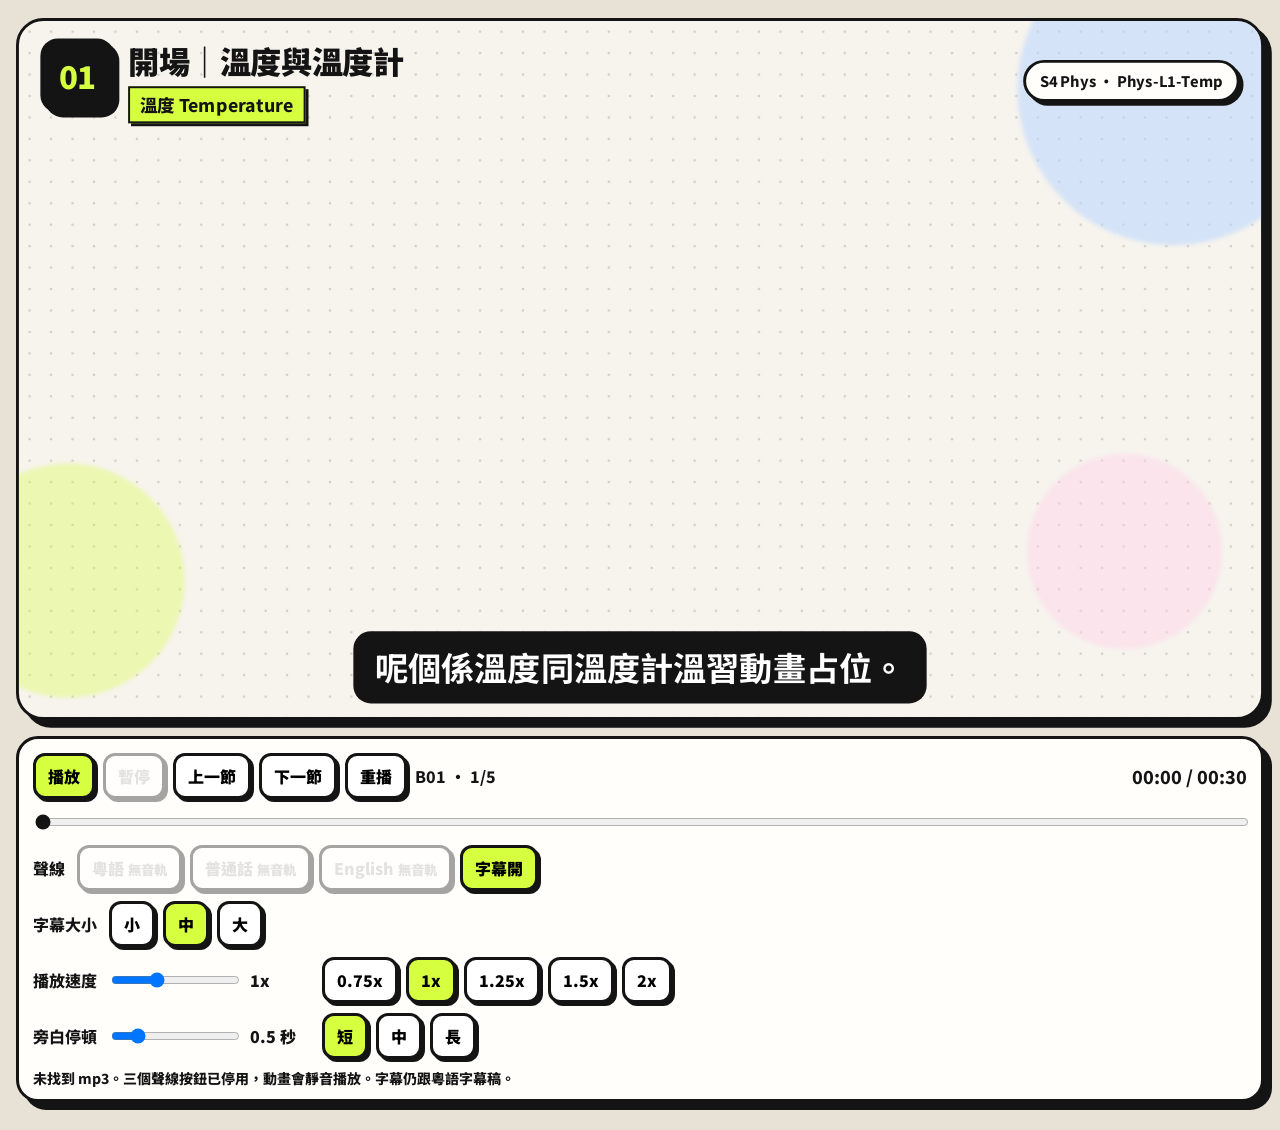
==== l1/index.html @ 9050cbc5 "Add l1/index.html" ====
<!DOCTYPE html>
<html lang="zh-HK">
<head>
  <meta charset="utf-8">
  <meta name="viewport" content="width=device-width, initial-scale=1">
  <title>溫習動畫：溫度與溫度計</title>
  <meta name="assignment-hint" content="Phys-L1-Temp">
  <link rel="preconnect" href="https://fonts.googleapis.com">
  <link rel="preconnect" href="https://fonts.gstatic.com" crossorigin>
  <link href="https://fonts.googleapis.com/css2?family=Noto+Sans+SC:wght@500;700;900&family=Noto+Sans+TC:wght@500;700;900&family=Noto+Sans:wght@500;700;900&display=swap" rel="stylesheet">
  <link rel="stylesheet" href="css/player.css">
</head>
<body>
  <main class="page">
    <h1 class="sr-only">溫習動畫：溫度與溫度計 純播放複習</h1>
    <div class="stage-slot" id="stageSlot">
      <div class="stage-scale" id="stageScale">
        <div class="stage" id="stage" role="region" aria-label="溫度與溫度計動畫畫面" data-sub-size="m">
          <div class="blob blob-a"></div>
          <div class="blob blob-b"></div>
          <div class="blob blob-c"></div>
          <header class="topbar">
            <div class="badge" id="beatBadge">01</div>
            <div class="title-wrap">
              <p class="beat-title" id="beatTitle">開場｜溫度與溫度計</p>
              <div class="kw" id="beatKeyword">溫度 Temperature</div>
            </div>
            <div class="chapter-pill">S4 Phys · Phys-L1-Temp</div>
          </header>
          <div class="scene-stack" id="sceneStack"></div>
          <div class="dwell-chip" id="dwellChip" hidden>停頓</div>
          <div class="sub-wrap">
            <p class="sub-bar" id="subtitle" aria-live="polite"></p>
          </div>
        </div>
      </div>
    </div>

    <section class="dock" aria-label="播放控制">
      <div class="dock-row">
        <button type="button" class="ctrl primary" id="playBtn" data-testid="play">播放</button>
        <button type="button" class="ctrl" id="pauseBtn" data-testid="pause" disabled>暫停</button>
        <button type="button" class="ctrl" id="prevBtn" data-testid="prev">上一節</button>
        <button type="button" class="ctrl" id="nextBtn" data-testid="next">下一節</button>
        <button type="button" class="ctrl" id="replayBtn" data-testid="replay">重播</button>
        <span class="beat-id" id="beatId" data-testid="beatId">B01 · 1/5</span>
        <span class="clock" id="clock" data-testid="clock">00:00 / 00:00</span>
      </div>
      <label class="sr-only" for="scrub">進度</label>
      <input class="scrub" id="scrub" data-testid="scrub" type="range" min="0" max="1000" step="1" value="0">

      <div class="dock-row">
        <span class="field-label">聲線</span>
        <button type="button" class="ctrl is-on" data-lang="yue" data-testid="lang-yue" aria-pressed="true">粵語 <small class="track-state">已就緒</small></button>
        <button type="button" class="ctrl" data-lang="cmn" data-testid="lang-cmn" aria-pressed="false">普通話 <small class="track-state">已就緒</small></button>
        <button type="button" class="ctrl" data-lang="en" data-testid="lang-en" aria-pressed="false">English <small class="track-state">已就緒</small></button>
        <button type="button" class="ctrl is-on" id="subsBtn" data-testid="subs" aria-pressed="true">字幕開</button>
      </div>

      <div class="dock-row">
        <span class="field-label">字幕大小</span>
        <button type="button" class="ctrl" data-sub-size="s" data-testid="sub-size-s" aria-pressed="false">小</button>
        <button type="button" class="ctrl is-on" data-sub-size="m" data-testid="sub-size-m" aria-pressed="true">中</button>
        <button type="button" class="ctrl" data-sub-size="l" data-testid="sub-size-l" aria-pressed="false">大</button>
      </div>

      <div class="dock-row">
        <label class="field-label" for="speedSlider">播放速度</label>
        <input id="speedSlider" data-testid="speed" type="range" min="0.5" max="2" step="0.05" value="1">
        <span class="speed-readout" id="speedReadout">1x</span>
        <button type="button" class="ctrl" data-speed="0.75">0.75x</button>
        <button type="button" class="ctrl is-on" data-speed="1">1x</button>
        <button type="button" class="ctrl" data-speed="1.25">1.25x</button>
        <button type="button" class="ctrl" data-speed="1.5">1.5x</button>
        <button type="button" class="ctrl" data-speed="2">2x</button>
      </div>

      <div class="dock-row">
        <label class="field-label" for="waitSlider">旁白停頓</label>
        <input id="waitSlider" data-testid="wait" type="range" min="0" max="3" step="0.1" value="0.5">
        <span class="wait-readout" id="waitReadout">0.5 秒</span>
        <button type="button" class="ctrl is-on" data-wait="0.5">短</button>
        <button type="button" class="ctrl" data-wait="1.5">中</button>
        <button type="button" class="ctrl" data-wait="3">長</button>
      </div>
      <p class="status" id="status" data-testid="status">正在準備畫面…</p>
    </section>
  </main>
  <script src="vendor/gsap.min.js"></script>
  <script>
    if (!window.gsap) {
      document.write('<script src="https://cdn.jsdelivr.net/npm/gsap@3.12.5/dist/gsap.min.js"><' + '/script>');
    }
  </script>
  <script src="js/beats.js"></script>
  <script src="js/cues.js"></script>
  <script src="js/scenes.js"></script>
  <script src="js/player.js"></script>
</body>
</html>
---- l1/css/player.css ----
:root {
  --sub-size: 34px; /* default 中; s=28 m=34 l=42 */
  --sub-pad-y: 14px;
  --sub-pad-x: 22px;
  --cream: #F7F4EE;
  --ink: #141414;
  --lime: #D6FF3F;
  --card: #FFFEFB;
  --red: #E23B3B;
  --blue: #B9D6FF;
  --mint: #B8F2D0;
  --pink: #FFD0E8;
  --stroke: 3px;
  --shadow: 6px 6px 0 var(--ink);
  --dock-shadow: 8px 8px 0 var(--ink);
  font-family: "Noto Sans TC", "Noto Sans SC", "Noto Sans", "PingFang HK", "Microsoft JhengHei", "Heiti TC", sans-serif;
}

* { box-sizing: border-box; }

body {
  margin: 0;
  background: #E7E1D6;
  color: var(--ink);
}

button, input { font-family: inherit; }

.page {
  padding: 18px 16px 28px;
}

.stage-slot {
  width: min(1280px, 100%);
  margin: 0 auto;
}

.stage-scale {
  position: relative;
  margin: 0 auto;
}

.stage {
  position: absolute;
  left: 0;
  top: 0;
  width: 1280px;
  height: 720px;
  transform-origin: top left;
  background-color: var(--cream);
  background-image: radial-gradient(#d4cfc4 1.5px, transparent 1.6px);
  background-size: 22px 22px;
  border: 3px solid var(--ink);
  border-radius: 28px;
  box-shadow: var(--dock-shadow);
  overflow: hidden;
}

.blob {
  position: absolute;
  border-radius: 50%;
  pointer-events: none;
  filter: blur(2px);
}

.blob-a { width: 320px; height: 320px; background: rgba(185, 214, 255, 0.55); top: -90px; right: -70px; }
.blob-b { width: 240px; height: 240px; background: rgba(214, 255, 63, 0.35); bottom: 20px; left: -70px; }
.blob-c { width: 200px; height: 200px; background: rgba(255, 208, 232, 0.45); bottom: 70px; right: 40px; }

.topbar {
  position: absolute;
  z-index: 4;
  top: 18px;
  left: 22px;
  right: 22px;
  display: flex;
  gap: 14px;
  align-items: flex-start;
}

.badge {
  width: 76px;
  height: 76px;
  flex: 0 0 auto;
  display: grid;
  place-items: center;
  background: var(--ink);
  color: var(--lime);
  font-size: 32px;
  font-weight: 900;
  border-radius: 18px;
  border: 3px solid var(--ink);
  box-shadow: 5px 5px 0 var(--ink);
}

.title-wrap { min-width: 0; padding-top: 4px; }

.beat-title {
  margin: 0;
  font-size: 32px;
  line-height: 1.15;
  font-weight: 900;
  letter-spacing: -0.02em;
}

.kw {
  display: inline-block;
  margin-top: 8px;
  padding: 3px 10px 5px;
  background: var(--lime);
  border: 2px solid var(--ink);
  box-shadow: 3px 3px 0 var(--ink);
  font-size: 18px;
  font-weight: 800;
  transform-origin: left center;
}

.chapter-pill {
  margin-left: auto;
  align-self: center;
  background: var(--card);
  border: 3px solid var(--ink);
  border-radius: 999px;
  box-shadow: 4px 4px 0 var(--ink);
  padding: 8px 14px;
  font-weight: 800;
  font-size: 15px;
  white-space: nowrap;
}

.scene-stack { position: absolute; inset: 0; z-index: 2; }

.scene {
  position: absolute;
  left: 36px;
  right: 36px;
  top: 118px;
  bottom: 168px;
  opacity: 0;
}

.sub-wrap {
  position: absolute;
  z-index: 5;
  left: 40px;
  right: 40px;
  bottom: 14px;
  display: flex;
  justify-content: center;
  pointer-events: none;
}

.sub-bar {
  margin: 0;
  max-width: 1120px;
  background: var(--ink);
  color: #fff;
  border-radius: 18px;
  padding: var(--sub-pad-y) var(--sub-pad-x);
  font-size: var(--sub-size);
  font-weight: 700;
  line-height: 1.35;
  text-align: center;
  white-space: pre-line;
  display: -webkit-box;
  -webkit-line-clamp: 2;
  -webkit-box-orient: vertical;
  overflow: hidden;
}

/* Subtitle size presets (dock buttons set --sub-size on :root / .stage) */
.stage[data-sub-size="s"],
:root[data-sub-size="s"] {
  --sub-size: 28px;
  --sub-pad-y: 12px;
  --sub-pad-x: 18px;
}
.stage[data-sub-size="m"],
:root[data-sub-size="m"] {
  --sub-size: 34px;
  --sub-pad-y: 14px;
  --sub-pad-x: 22px;
}
.stage[data-sub-size="l"],
:root[data-sub-size="l"] {
  --sub-size: 42px;
  --sub-pad-y: 16px;
  --sub-pad-x: 24px;
}

.stage.subs-off .sub-bar { visibility: hidden; }

.dwell-chip {
  position: absolute;
  z-index: 6;
  top: 128px;
  right: 40px;
  background: var(--lime);
  border: 3px solid var(--ink);
  box-shadow: 4px 4px 0 var(--ink);
  border-radius: 999px;
  padding: 6px 12px;
  font-weight: 900;
  font-size: 16px;
}

.dwell-chip[hidden] { display: none !important; }

.sticker {
  background: var(--card);
  border: 3px solid var(--ink);
  border-radius: 18px;
  box-shadow: var(--shadow);
}

.hero {
  display: flex;
  justify-content: space-between;
  align-items: center;
  gap: 18px;
  padding: 16px 22px;
}

.hero h2 {
  margin: 0;
  font-size: 40px;
  line-height: 1.05;
  letter-spacing: -0.03em;
}

.eyebrow { margin: 0 0 6px; font-weight: 800; font-size: 16px; }

.icon-row {
  display: flex;
  justify-content: center;
  gap: 28px;
  margin-top: 26px;
}

.icon-card {
  width: 210px;
  height: 176px;
  display: flex;
  flex-direction: column;
  align-items: center;
  justify-content: center;
  gap: 6px;
  font-weight: 900;
  font-size: 22px;
}

.icon-card svg { width: 86px; height: 72px; }

.sweep {
  position: relative;
  height: 64px;
  margin-top: 18px;
}

.sweep-arrow {
  position: absolute;
  top: 6px;
  left: 0;
  background: var(--ink);
  color: var(--lime);
  font-weight: 900;
  font-size: 22px;
  padding: 8px 16px;
  border-radius: 999px;
  border: 3px solid var(--ink);
  box-shadow: 4px 4px 0 var(--lime);
  white-space: nowrap;
}

.wave-card { padding: 12px 16px 8px; }
.wave-card svg, .panel svg { width: 100%; height: 210px; display: block; }

.step-row {
  display: flex;
  gap: 18px;
  margin-top: 16px;
}

.step {
  flex: 1;
  display: flex;
  align-items: center;
  gap: 14px;
  padding: 12px 16px;
  font-size: 28px;
}

.step span {
  width: 54px;
  height: 54px;
  display: grid;
  place-items: center;
  background: var(--ink);
  color: var(--lime);
  border-radius: 14px;
  font-weight: 900;
}

.step b { display: block; font-size: 28px; }
.step small { font-size: 16px; font-weight: 700; }

.plot { position: relative; height: 320px; }
.plot svg.wave { position: absolute; left: 0; top: 0; }

.tick {
  position: absolute;
  top: 12px;
  height: 226px;
  border-left: 3px dashed rgba(20, 20, 20, 0.45);
}

.dot {
  position: absolute;
  width: 16px;
  height: 16px;
  margin-left: -8px;
  margin-top: -8px;
  border-radius: 50%;
  background: var(--lime);
  border: 3px solid var(--ink);
  box-shadow: 2px 2px 0 var(--ink);
}

.rate-row {
  display: flex;
  align-items: center;
  gap: 14px;
  margin-top: 8px;
}

.fake-slider {
  position: relative;
  flex: 1;
  height: 22px;
  background: #fff;
  border: 3px solid var(--ink);
  border-radius: 999px;
  box-shadow: 3px 3px 0 var(--ink);
}

.knob {
  position: absolute;
  top: -10px;
  left: 4px;
  width: 36px;
  height: 36px;
  border-radius: 50%;
  background: var(--lime);
  border: 3px solid var(--ink);
}

.rate-label { position: relative; min-height: 42px; }
.rate-label span { display: block; }
.rate-b { position: absolute; inset: 4px 8px auto; }

.rate-label {
  min-width: 148px;
  text-align: center;
  font-weight: 900;
  background: var(--card);
  border: 3px solid var(--ink);
  border-radius: 12px;
  box-shadow: 3px 3px 0 var(--ink);
  padding: 6px 8px;
}

.ladder {
  position: absolute;
  top: 16px;
  bottom: 46px;
  right: 24px;
  width: 250px;
}

.rung {
  position: absolute;
  left: 0;
  right: 0;
  border-top: 3px solid var(--ink);
}

.rung.fine { border-top-color: rgba(20, 20, 20, 0.35); }

.bit-meter {
  position: absolute;
  left: 24px;
  top: 24px;
  width: 92px;
  height: 230px;
  background: #fff;
  border: 3px solid var(--ink);
  border-radius: 16px;
  box-shadow: var(--shadow);
  overflow: hidden;
}

.bit-meter i {
  position: absolute;
  left: 0;
  right: 0;
  bottom: 0;
  height: 18%;
  background: var(--lime);
  border-top: 3px solid var(--ink);
}

.bit-readout {
  position: absolute;
  left: 24px;
  bottom: 8px;
  font-weight: 900;
  font-size: 20px;
  background: var(--ink);
  color: var(--lime);
  border-radius: 10px;
  padding: 4px 8px;
}

.hw {
  display: grid;
  grid-template-columns: 1.25fr 0.75fr;
  gap: 16px;
  height: 100%;
}

.hw-card { padding: 14px 16px; height: 100%; position: relative; }
.hw-card h3 { margin: 0 0 8px; font-size: 22px; }

.flow {
  display: flex;
  align-items: center;
  gap: 8px;
  flex-wrap: wrap;
}

.chip-box {
  min-width: 86px;
  text-align: center;
  padding: 10px 8px;
  font-weight: 900;
}

.bits { display: flex; gap: 5px; }
.bits b {
  width: 26px;
  height: 34px;
  display: grid;
  place-items: center;
  background: var(--ink);
  color: var(--lime);
  border-radius: 8px;
  border: 2px solid var(--ink);
}

.mini-wave { width: 120px; height: 46px; }

.sensor {
  display: grid;
  grid-template-columns: repeat(8, 1fr);
  gap: 4px;
  width: 280px;
  margin-top: 12px;
}

.sensor i {
  aspect-ratio: 1;
  background: #e7e1d6;
  border: 2px solid var(--ink);
  border-radius: 4px;
}

.sensor-labels { display: flex; gap: 8px; margin-top: 12px; }
.sensor-labels span {
  font-weight: 900;
  border: 3px solid var(--ink);
  border-radius: 10px;
  padding: 4px 8px;
  background: #fff;
  box-shadow: 3px 3px 0 var(--ink);
}

.split {
  display: grid;
  grid-template-columns: 1fr 1fr;
  gap: 16px;
  height: 340px;
}

.panel { padding: 10px 12px 0; position: relative; height: 100%; }
.panel h3 { margin: 0; font-size: 20px; }
.panel svg { height: 250px; }

.particles { position: absolute; inset: 70px 20px 30px; pointer-events: none; }
.particle {
  position: absolute;
  width: 14px;
  height: 14px;
  border-radius: 50%;
  background: var(--red);
  border: 2px solid var(--ink);
}
.loss-tag {
  position: absolute;
  font-weight: 900;
  color: var(--red);
  background: #fff;
  border: 3px solid var(--red);
  border-radius: 10px;
  padding: 2px 8px;
}

.stamp-wrap { display: flex; justify-content: center; margin-top: 16px; }
.stamp {
  display: inline-block;
  border: 4px solid var(--red);
  color: var(--red);
  background: rgba(255, 254, 251, 0.92);
  font-weight: 900;
  font-size: 28px;
  padding: 8px 14px;
  border-radius: 12px;
  letter-spacing: 0.01em;
}

.bitmap-layout, .vector-layout, .formula-layout {
  display: grid;
  grid-template-columns: 340px 1fr;
  gap: 18px;
  height: 100%;
}

.px-frame {
  width: 300px;
  height: 240px;
  overflow: hidden;
  border: 3px solid var(--ink);
  border-radius: 16px;
  box-shadow: var(--shadow);
  background: #fff;
}

.px-grid {
  width: 300px;
  height: 240px;
  display: grid;
  grid-template-columns: repeat(10, 1fr);
  grid-template-rows: repeat(8, 1fr);
  gap: 2px;
  padding: 4px;
  background: var(--ink);
}

.px-grid i { display: block; background: #F7F4EE; }

.side-stack { display: flex; flex-direction: column; gap: 12px; }
.meter-row { display: flex; gap: 18px; }
.meter-col { display: flex; flex-direction: column; align-items: center; gap: 6px; font-weight: 800; }
.meter {
  width: 42px;
  height: 150px;
  background: #fff;
  border: 3px solid var(--ink);
  border-radius: 12px;
  box-shadow: 4px 4px 0 var(--ink);
  position: relative;
  overflow: hidden;
}
.meter i {
  position: absolute;
  left: 0; right: 0; bottom: 0;
  height: 8%;
  background: var(--lime);
  border-top: 3px solid var(--ink);
}

.swatches { display: flex; gap: 10px; }
.swatch {
  flex: 1;
  padding: 8px;
  text-align: center;
  font-weight: 800;
}
.swatch b { display: block; font-size: 18px; }
.swatch i { display: block; height: 28px; margin-bottom: 6px; border: 2px solid var(--ink); border-radius: 6px; }

.formula-board { padding: 16px 18px; display: flex; flex-direction: column; gap: 12px; }
.formula-row { display: flex; gap: 10px; align-items: flex-start; }
.kicker {
  flex: 0 0 auto;
  font-weight: 900;
  background: var(--ink);
  color: var(--lime);
  border-radius: 10px;
  padding: 6px 8px;
  margin-top: 2px;
}
.terms { display: flex; flex-wrap: wrap; gap: 8px; align-items: center; }
.term {
  display: inline-flex;
  align-items: center;
  background: #fff;
  border: 3px solid var(--ink);
  border-radius: 12px;
  box-shadow: 3px 3px 0 var(--ink);
  padding: 4px 8px;
  font-weight: 800;
  font-size: 18px;
}
.bar-track {
  height: 36px;
  border: 3px solid var(--ink);
  border-radius: 12px;
  background: #fff;
  box-shadow: 4px 4px 0 var(--ink);
  position: relative;
  overflow: hidden;
}
.bar {
  height: 100%;
  width: 0;
  background: var(--lime);
  border-right: 3px solid var(--ink);
}
.bar-val {
  position: absolute;
  right: 8px;
  top: 3px;
  font-weight: 900;
  background: #fff;
  border: 2px solid var(--ink);
  border-radius: 8px;
  padding: 0 6px;
}
.eq-live { font-weight: 900; font-size: 22px; }

.fmt-row, .recap-row, .vchip-row {
  display: flex;
  gap: 14px;
}
.fmt-row { height: 100%; }
.recap-row { min-height: 300px; align-items: stretch; }
.fmt-card, .recap-panel {
  flex: 1;
  padding: 12px 12px 10px;
  display: flex;
  flex-direction: column;
  gap: 6px;
}
.fmt-card h3, .recap-panel h3 { margin: 0; font-size: 28px; }
.fmt-card p, .recap-panel p { margin: 0; font-weight: 700; font-size: 16px; line-height: 1.35; }
.fmt-ico { height: 92px; display: grid; place-items: center; }
.file-bar {
  height: 18px;
  width: 30%;
  background: var(--ink);
  border-radius: 6px;
}
.checker {
  width: 70px;
  height: 54px;
  border: 3px solid var(--ink);
  background-image:
    linear-gradient(45deg, #ccc 25%, transparent 25%),
    linear-gradient(-45deg, #ccc 25%, transparent 25%),
    linear-gradient(45deg, transparent 75%, #ccc 75%),
    linear-gradient(-45deg, transparent 75%, #ccc 75%);
  background-size: 16px 16px;
  background-position: 0 0, 0 8px, 8px -8px, -8px 0;
  background-color: #fff;
}
.shield {
  width: 54px;
  height: 64px;
  background: var(--mint);
  border: 3px solid var(--ink);
  border-radius: 8px 8px 26px 26px;
}
.film-dots { display: flex; gap: 4px; }
.film-dots i {
  width: 28px;
  height: 36px;
  border: 3px solid var(--ink);
  border-radius: 4px;
  background: var(--blue);
}

.zoom-frame {
  width: 360px;
  height: 300px;
  overflow: hidden;
  display: grid;
  place-items: center;
  background:
    linear-gradient(#f3f0e8, #f3f0e8);
}
.zoom-frame svg { width: 220px; height: 220px; }
.handle {
  fill: var(--lime);
  stroke: var(--ink);
  stroke-width: 3;
}
.file-badge {
  align-self: flex-start;
  padding: 10px 12px;
  font-weight: 900;
  font-size: 22px;
}
.photo-no {
  padding: 12px;
  text-align: center;
  font-weight: 800;
}
.photo-sil {
  height: 90px;
  margin: 8px auto;
  width: 120px;
  background: #c5c0b6;
  border: 3px solid var(--ink);
  border-radius: 12px;
}

.vchip {
  flex: 1;
  text-align: center;
  padding: 18px 8px;
  font-weight: 900;
  font-size: 28px;
  align-self: center;
}
.vchip small {
  display: block;
  margin-top: 8px;
  font-size: 14px;
  background: var(--lime);
  border: 2px solid var(--ink);
  border-radius: 999px;
  padding: 2px 6px;
}
.path-line { width: 100%; height: 120px; margin-bottom: 10px; }
.vector-layout { grid-template-columns: 420px 1fr; align-items: center; }
.vector-side { display: flex; flex-direction: column; gap: 16px; }

.unit-row { display: flex; gap: 8px; align-items: center; font-weight: 900; }
.unit {
  border: 3px solid var(--ink);
  border-radius: 10px;
  padding: 4px 8px;
  background: #fff;
  box-shadow: 3px 3px 0 var(--ink);
}
.film-strip {
  display: flex;
  gap: 4px;
  transform-origin: left center;
}
.film-strip i {
  width: 46px;
  height: 32px;
  background: var(--blue);
  border: 3px solid var(--ink);
  border-radius: 4px;
}
.wave-bars {
  display: flex;
  align-items: flex-end;
  gap: 4px;
  height: 72px;
}
.wave-bars i {
  width: 12px;
  background: var(--ink);
  border-radius: 4px 4px 0 0;
  transform-origin: bottom center;
}

.recap-panel ol { margin: 8px 0 0; padding-left: 18px; font-weight: 800; }
.mini-row { display: flex; gap: 6px; margin-top: auto; }
.mini-row span {
  flex: 1;
  text-align: center;
  font-weight: 900;
  background: var(--lime);
  border: 2px solid var(--ink);
  border-radius: 10px;
  padding: 6px 2px;
}

.dock {
  width: min(1280px, 100%);
  margin: 16px auto 0;
  background: var(--card);
  border: 3px solid var(--ink);
  border-radius: 22px;
  box-shadow: var(--dock-shadow);
  padding: 14px 14px 10px;
  display: flex;
  flex-direction: column;
  gap: 10px;
}

.dock-row {
  display: flex;
  flex-wrap: wrap;
  gap: 8px;
  align-items: center;
}

.ctrl {
  border: 3px solid var(--ink);
  background: #fff;
  border-radius: 12px;
  box-shadow: 3px 3px 0 var(--ink);
  font-weight: 900;
  font-size: 16px;
  padding: 8px 12px;
  cursor: pointer;
}

.ctrl:active:not(:disabled) { transform: translate(2px, 2px); box-shadow: none; }
.ctrl:disabled { opacity: 0.38; cursor: not-allowed; }
.ctrl.is-on, .ctrl.primary { background: var(--lime); }
.ctrl:focus-visible, input:focus-visible {
  outline: 3px solid var(--ink);
  outline-offset: 2px;
}

.clock, .beat-id, .field-label, .status {
  font-weight: 800;
}

.clock { margin-left: auto; font-variant-numeric: tabular-nums; font-size: 18px; }
.beat-id { min-width: 92px; }

.scrub {
  width: 100%;
  height: 22px;
  accent-color: var(--ink);
  cursor: pointer;
}

.field-label { margin-right: 4px; }
.speed-readout, .wait-readout { min-width: 64px; font-weight: 900; }

.status {
  margin: 0;
  font-size: 14px;
  line-height: 1.4;
}

.sr-only {
  position: absolute;
  width: 1px;
  height: 1px;
  padding: 0;
  margin: -1px;
  overflow: hidden;
  clip: rect(0, 0, 0, 0);
  border: 0;
}

.gsap-missing {
  width: min(1280px, 100%);
  margin: 12px auto;
  background: #fff;
  border: 3px solid var(--red);
  padding: 12px 14px;
  font-weight: 800;
}
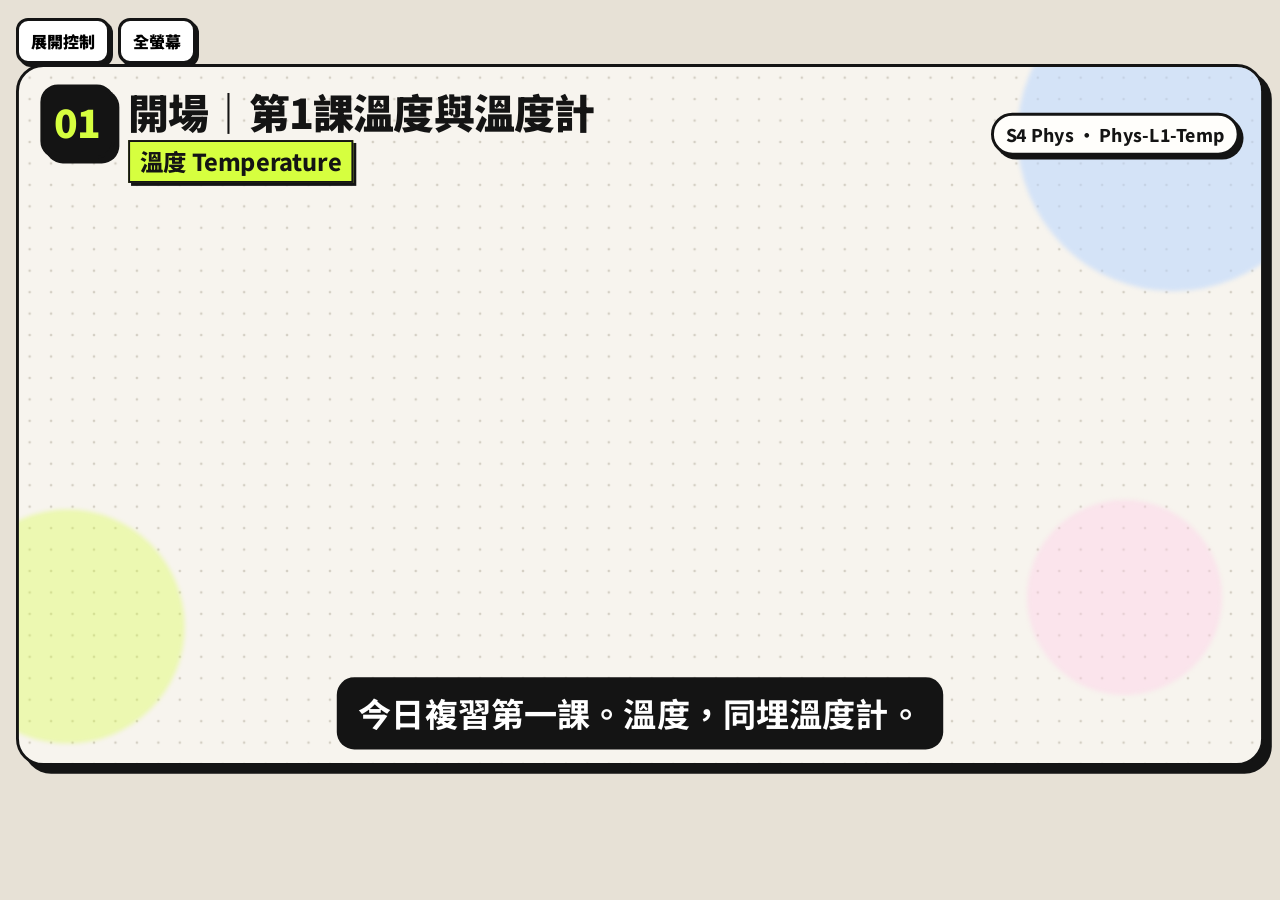
==== commit 939a17e2: "Apply Ch4 ui-collapse chrome to Physics L1–L3 Dock starts collapsed and opens downward from the top " ====
--- a/l1/index.html
+++ b/l1/index.html
@@ -1,90 +1,124 @@
 <!DOCTYPE html>
-<html lang="zh-HK">
+<html lang="zh-HK" data-store="phys-l1">
 <head>
   <meta charset="utf-8">
   <meta name="viewport" content="width=device-width, initial-scale=1">
+  <script>
+    (function () {
+      var prefix = document.documentElement.getAttribute("data-store") || "phys-l1";
+      var size = "m";
+      try {
+        var saved = localStorage.getItem(prefix + "-sub-size");
+        if (saved === "s" || saved === "m" || saved === "l") size = saved;
+      } catch (err) {}
+      document.documentElement.setAttribute("data-sub-size", size);
+      try {
+        if (localStorage.getItem(prefix + "-dock") === "open") {
+          document.documentElement.classList.add("dock-open");
+        }
+      } catch (err2) {}
+    })();
+  </script>
   <title>溫習動畫：溫度與溫度計</title>
   <meta name="assignment-hint" content="Phys-L1-Temp">
   <link rel="preconnect" href="https://fonts.googleapis.com">
   <link rel="preconnect" href="https://fonts.gstatic.com" crossorigin>
   <link href="https://fonts.googleapis.com/css2?family=Noto+Sans+SC:wght@500;700;900&family=Noto+Sans+TC:wght@500;700;900&family=Noto+Sans:wght@500;700;900&display=swap" rel="stylesheet">
   <link rel="stylesheet" href="css/player.css">
+  <link rel="stylesheet" href="ui.css">
 </head>
 <body>
   <main class="page">
     <h1 class="sr-only">溫習動畫：溫度與溫度計 純播放複習</h1>
-    <div class="stage-slot" id="stageSlot">
-      <div class="stage-scale" id="stageScale">
-        <div class="stage" id="stage" role="region" aria-label="溫度與溫度計動畫畫面" data-sub-size="m">
-          <div class="blob blob-a"></div>
-          <div class="blob blob-b"></div>
-          <div class="blob blob-c"></div>
-          <header class="topbar">
-            <div class="badge" id="beatBadge">01</div>
-            <div class="title-wrap">
-              <p class="beat-title" id="beatTitle">開場｜溫度與溫度計</p>
-              <div class="kw" id="beatKeyword">溫度 Temperature</div>
+    <div class="player-shell" id="playerShell">
+      <div class="chrome-bar" id="chromeBar">
+        <button type="button" class="ctrl" id="panelToggle" data-testid="dock-toggle" aria-expanded="false" aria-controls="controlDock">
+          <span class="when-collapsed">展開控制</span>
+          <span class="when-open">收合控制</span>
+        </button>
+        <button type="button" class="ctrl" id="fsBtn" data-testid="fullscreen" aria-pressed="false">全螢幕</button>
+      </div>
+      <div class="dock-clip" id="dockClip">
+        <div class="dock-clip-inner">
+        <section class="dock" id="controlDock" aria-label="播放控制" aria-hidden="true" inert>
+          <div class="dock-row">
+            <button type="button" class="ctrl primary" id="playBtn" data-testid="play">播放</button>
+            <button type="button" class="ctrl" id="pauseBtn" data-testid="pause" disabled>暫停</button>
+            <button type="button" class="ctrl" id="prevBtn" data-testid="prev">上一節</button>
+            <button type="button" class="ctrl" id="nextBtn" data-testid="next">下一節</button>
+            <button type="button" class="ctrl" id="replayBtn" data-testid="replay">重播</button>
+            <span class="beat-id" id="beatId" data-testid="beatId">B01 · 1/5</span>
+            <span class="clock" id="clock" data-testid="clock">00:00 / 00:00</span>
+          </div>
+          <label class="sr-only" for="scrub">進度</label>
+          <input class="scrub" id="scrub" data-testid="scrub" type="range" min="0" max="1000" step="1" value="0">
+
+          <div class="dock-row">
+            <span class="field-label">聲線</span>
+            <button type="button" class="ctrl is-on" data-lang="yue" data-testid="lang-yue" aria-pressed="true">粵語 <small class="track-state">已就緒</small></button>
+            <button type="button" class="ctrl" data-lang="cmn" data-testid="lang-cmn" aria-pressed="false">普通話 <small class="track-state">已就緒</small></button>
+            <button type="button" class="ctrl" data-lang="en" data-testid="lang-en" aria-pressed="false">English <small class="track-state">已就緒</small></button>
+            <button type="button" class="ctrl is-on" id="subsBtn" data-testid="subs" aria-pressed="true">字幕開</button>
+          </div>
+
+          <div class="dock-row">
+            <span class="field-label">字幕大小</span>
+            <button type="button" class="ctrl" data-sub-size="s" data-testid="sub-size-s" aria-pressed="false">小</button>
+            <button type="button" class="ctrl is-on" data-sub-size="m" data-testid="sub-size-m" aria-pressed="true">中</button>
+            <button type="button" class="ctrl" data-sub-size="l" data-testid="sub-size-l" aria-pressed="false">大</button>
+          </div>
+
+          <div class="dock-row">
+            <label class="field-label" for="speedSlider">播放速度</label>
+            <input id="speedSlider" data-testid="speed" type="range" min="0.5" max="2" step="0.05" value="1">
+            <span class="speed-readout" id="speedReadout">1x</span>
+            <button type="button" class="ctrl" data-speed="0.75">0.75x</button>
+            <button type="button" class="ctrl is-on" data-speed="1">1x</button>
+            <button type="button" class="ctrl" data-speed="1.25">1.25x</button>
+            <button type="button" class="ctrl" data-speed="1.5">1.5x</button>
+            <button type="button" class="ctrl" data-speed="2">2x</button>
+          </div>
+
+          <div class="dock-row">
+            <label class="field-label" for="waitSlider">旁白停頓</label>
+            <input id="waitSlider" data-testid="wait" type="range" min="0" max="3" step="0.1" value="0.5">
+            <span class="wait-readout" id="waitReadout">0.5 秒</span>
+            <button type="button" class="ctrl is-on" data-wait="0.5">短</button>
+            <button type="button" class="ctrl" data-wait="1.5">中</button>
+            <button type="button" class="ctrl" data-wait="3">長</button>
+          </div>
+          <p class="status" id="status" data-testid="status">正在準備畫面…</p>
+        </section>
+
+        </div>
+      </div>
+
+      <div class="stage-slot" id="stageSlot">
+        <div class="stage-scale" id="stageScale">
+          <div class="stage" id="stage" role="region" aria-label="溫度與溫度計動畫畫面">
+            <div class="blob blob-a"></div>
+            <div class="blob blob-b"></div>
+            <div class="blob blob-c"></div>
+            <header class="topbar">
+              <div class="badge" id="beatBadge">01</div>
+              <div class="title-wrap">
+                <p class="beat-title" id="beatTitle">開場｜溫度與溫度計</p>
+                <div class="kw" id="beatKeyword">溫度 Temperature</div>
+              </div>
+              <div class="chapter-pill">S4 Phys · Phys-L1-Temp</div>
+            </header>
+            <div class="scene-stack" id="sceneStack"></div>
+            <div class="dwell-chip" id="dwellChip" hidden>停頓</div>
+            <div class="sub-wrap">
+              <p class="sub-bar" id="subtitle" aria-live="polite"></p>
             </div>
-            <div class="chapter-pill">S4 Phys · Phys-L1-Temp</div>
-          </header>
-          <div class="scene-stack" id="sceneStack"></div>
-          <div class="dwell-chip" id="dwellChip" hidden>停頓</div>
-          <div class="sub-wrap">
-            <p class="sub-bar" id="subtitle" aria-live="polite"></p>
           </div>
         </div>
       </div>
+
+      <p class="fs-hint" id="fsHint" role="status" hidden></p>
     </div>
 
-    <section class="dock" aria-label="播放控制">
-      <div class="dock-row">
-        <button type="button" class="ctrl primary" id="playBtn" data-testid="play">播放</button>
-        <button type="button" class="ctrl" id="pauseBtn" data-testid="pause" disabled>暫停</button>
-        <button type="button" class="ctrl" id="prevBtn" data-testid="prev">上一節</button>
-        <button type="button" class="ctrl" id="nextBtn" data-testid="next">下一節</button>
-        <button type="button" class="ctrl" id="replayBtn" data-testid="replay">重播</button>
-        <span class="beat-id" id="beatId" data-testid="beatId">B01 · 1/5</span>
-        <span class="clock" id="clock" data-testid="clock">00:00 / 00:00</span>
-      </div>
-      <label class="sr-only" for="scrub">進度</label>
-      <input class="scrub" id="scrub" data-testid="scrub" type="range" min="0" max="1000" step="1" value="0">
-
-      <div class="dock-row">
-        <span class="field-label">聲線</span>
-        <button type="button" class="ctrl is-on" data-lang="yue" data-testid="lang-yue" aria-pressed="true">粵語 <small class="track-state">已就緒</small></button>
-        <button type="button" class="ctrl" data-lang="cmn" data-testid="lang-cmn" aria-pressed="false">普通話 <small class="track-state">已就緒</small></button>
-        <button type="button" class="ctrl" data-lang="en" data-testid="lang-en" aria-pressed="false">English <small class="track-state">已就緒</small></button>
-        <button type="button" class="ctrl is-on" id="subsBtn" data-testid="subs" aria-pressed="true">字幕開</button>
-      </div>
-
-      <div class="dock-row">
-        <span class="field-label">字幕大小</span>
-        <button type="button" class="ctrl" data-sub-size="s" data-testid="sub-size-s" aria-pressed="false">小</button>
-        <button type="button" class="ctrl is-on" data-sub-size="m" data-testid="sub-size-m" aria-pressed="true">中</button>
-        <button type="button" class="ctrl" data-sub-size="l" data-testid="sub-size-l" aria-pressed="false">大</button>
-      </div>
-
-      <div class="dock-row">
-        <label class="field-label" for="speedSlider">播放速度</label>
-        <input id="speedSlider" data-testid="speed" type="range" min="0.5" max="2" step="0.05" value="1">
-        <span class="speed-readout" id="speedReadout">1x</span>
-        <button type="button" class="ctrl" data-speed="0.75">0.75x</button>
-        <button type="button" class="ctrl is-on" data-speed="1">1x</button>
-        <button type="button" class="ctrl" data-speed="1.25">1.25x</button>
-        <button type="button" class="ctrl" data-speed="1.5">1.5x</button>
-        <button type="button" class="ctrl" data-speed="2">2x</button>
-      </div>
-
-      <div class="dock-row">
-        <label class="field-label" for="waitSlider">旁白停頓</label>
-        <input id="waitSlider" data-testid="wait" type="range" min="0" max="3" step="0.1" value="0.5">
-        <span class="wait-readout" id="waitReadout">0.5 秒</span>
-        <button type="button" class="ctrl is-on" data-wait="0.5">短</button>
-        <button type="button" class="ctrl" data-wait="1.5">中</button>
-        <button type="button" class="ctrl" data-wait="3">長</button>
-      </div>
-      <p class="status" id="status" data-testid="status">正在準備畫面…</p>
-    </section>
   </main>
   <script src="vendor/gsap.min.js"></script>
   <script>
@@ -96,5 +130,6 @@
   <script src="js/cues.js"></script>
   <script src="js/scenes.js"></script>
   <script src="js/player.js"></script>
+  <script src="ui.js"></script>
 </body>
 </html>
--- a/l1/css/player.css
+++ b/l1/css/player.css
@@ -30,6 +30,10 @@
   padding: 18px 16px 28px;
 }
 
+@media (max-width: 520px) {
+  .page { padding: 8px 6px 16px; }
+}
+
 .stage-slot {
   width: min(1280px, 100%);
   margin: 0 auto;
@@ -86,7 +90,7 @@
   place-items: center;
   background: var(--ink);
   color: var(--lime);
-  font-size: 32px;
+  font-size: 40px;
   font-weight: 900;
   border-radius: 18px;
   border: 3px solid var(--ink);
@@ -97,20 +101,21 @@
 
 .beat-title {
   margin: 0;
-  font-size: 32px;
-  line-height: 1.15;
+  font-size: 42px;
+  line-height: 1.12;
   font-weight: 900;
   letter-spacing: -0.02em;
+  overflow-wrap: break-word;
 }
 
 .kw {
   display: inline-block;
-  margin-top: 8px;
-  padding: 3px 10px 5px;
+  margin-top: 6px;
+  padding: 2px 10px 3px;
   background: var(--lime);
   border: 2px solid var(--ink);
   box-shadow: 3px 3px 0 var(--ink);
-  font-size: 18px;
+  font-size: 24px;
   font-weight: 800;
   transform-origin: left center;
 }
@@ -122,9 +127,10 @@
   border: 3px solid var(--ink);
   border-radius: 999px;
   box-shadow: 4px 4px 0 var(--ink);
-  padding: 8px 14px;
+  flex-shrink: 0;
+  padding: 6px 12px;
   font-weight: 800;
-  font-size: 15px;
+  font-size: 18px;
   white-space: nowrap;
 }
 
@@ -132,11 +138,13 @@
 
 .scene {
   position: absolute;
-  left: 36px;
-  right: 36px;
-  top: 118px;
+  left: 24px;
+  right: 24px;
+  top: 130px;
   bottom: 168px;
   opacity: 0;
+  font-size: 22px;
+  line-height: 1.35;
 }
 
 .sub-wrap {
@@ -217,36 +225,43 @@
   display: flex;
   justify-content: space-between;
   align-items: center;
-  gap: 18px;
-  padding: 16px 22px;
-}
+  gap: 12px;
+  padding: 12px 16px;
+}
+
+.hero > div:first-child { min-width: 0; }
 
 .hero h2 {
   margin: 0;
-  font-size: 40px;
-  line-height: 1.05;
+  font-size: 52px;
+  line-height: 1.12;
   letter-spacing: -0.03em;
-}
-
-.eyebrow { margin: 0 0 6px; font-weight: 800; font-size: 16px; }
+  overflow-wrap: break-word;
+}
+
+.eyebrow { margin: 0 0 4px; font-weight: 800; font-size: 22px; }
 
 .icon-row {
   display: flex;
   justify-content: center;
-  gap: 28px;
-  margin-top: 26px;
+  gap: 16px;
+  margin-top: 12px;
 }
 
 .icon-card {
-  width: 210px;
-  height: 176px;
+  width: 340px;
+  height: 140px;
   display: flex;
   flex-direction: column;
   align-items: center;
   justify-content: center;
-  gap: 6px;
-  font-weight: 900;
-  font-size: 22px;
+  gap: 4px;
+  padding: 8px 10px;
+  font-weight: 900;
+  font-size: 30px;
+  line-height: 1.25;
+  text-align: center;
+  overflow-wrap: break-word;
 }
 
 .icon-card svg { width: 86px; height: 72px; }
@@ -254,7 +269,7 @@
 .sweep {
   position: relative;
   height: 64px;
-  margin-top: 18px;
+  margin-top: 10px;
 }
 
 .sweep-arrow {
@@ -264,30 +279,30 @@
   background: var(--ink);
   color: var(--lime);
   font-weight: 900;
-  font-size: 22px;
-  padding: 8px 16px;
+  font-size: 28px;
+  padding: 6px 12px;
   border-radius: 999px;
   border: 3px solid var(--ink);
   box-shadow: 4px 4px 0 var(--lime);
   white-space: nowrap;
 }
 
-.wave-card { padding: 12px 16px 8px; }
+.wave-card { padding: 8px 12px 6px; }
 .wave-card svg, .panel svg { width: 100%; height: 210px; display: block; }
 
 .step-row {
   display: flex;
-  gap: 18px;
-  margin-top: 16px;
+  gap: 12px;
+  margin-top: 10px;
 }
 
 .step {
   flex: 1;
   display: flex;
   align-items: center;
-  gap: 14px;
-  padding: 12px 16px;
-  font-size: 28px;
+  gap: 10px;
+  padding: 8px 12px;
+  font-size: 36px;
 }
 
 .step span {
@@ -301,8 +316,8 @@
   font-weight: 900;
 }
 
-.step b { display: block; font-size: 28px; }
-.step small { font-size: 16px; font-weight: 700; }
+.step b { display: block; font-size: 36px; overflow-wrap: break-word; }
+.step small { font-size: 22px; font-weight: 700; line-height: 1.3; }
 
 .plot { position: relative; height: 320px; }
 .plot svg.wave { position: absolute; left: 0; top: 0; }
@@ -359,9 +374,11 @@
 .rate-b { position: absolute; inset: 4px 8px auto; }
 
 .rate-label {
-  min-width: 148px;
+  min-width: 160px;
   text-align: center;
   font-weight: 900;
+  font-size: 22px;
+  line-height: 1.25;
   background: var(--card);
   border: 3px solid var(--ink);
   border-radius: 12px;
@@ -414,7 +431,7 @@
   left: 24px;
   bottom: 8px;
   font-weight: 900;
-  font-size: 20px;
+  font-size: 26px;
   background: var(--ink);
   color: var(--lime);
   border-radius: 10px;
@@ -428,8 +445,8 @@
   height: 100%;
 }
 
-.hw-card { padding: 14px 16px; height: 100%; position: relative; }
-.hw-card h3 { margin: 0 0 8px; font-size: 22px; }
+.hw-card { padding: 10px 12px; height: 100%; position: relative; }
+.hw-card h3 { margin: 0 0 6px; font-size: 30px; overflow-wrap: break-word; }
 
 .flow {
   display: flex;
@@ -439,16 +456,20 @@
 }
 
 .chip-box {
-  min-width: 86px;
+  min-width: 104px;
   text-align: center;
-  padding: 10px 8px;
-  font-weight: 900;
+  padding: 8px 10px;
+  font-weight: 900;
+  font-size: 22px;
+  line-height: 1.25;
+  overflow-wrap: break-word;
 }
 
 .bits { display: flex; gap: 5px; }
 .bits b {
-  width: 26px;
-  height: 34px;
+  width: 30px;
+  height: 38px;
+  font-size: 22px;
   display: grid;
   place-items: center;
   background: var(--ink);
@@ -477,6 +498,8 @@
 .sensor-labels { display: flex; gap: 8px; margin-top: 12px; }
 .sensor-labels span {
   font-weight: 900;
+  font-size: 22px;
+  line-height: 1.25;
   border: 3px solid var(--ink);
   border-radius: 10px;
   padding: 4px 8px;
@@ -491,8 +514,8 @@
   height: 340px;
 }
 
-.panel { padding: 10px 12px 0; position: relative; height: 100%; }
-.panel h3 { margin: 0; font-size: 20px; }
+.panel { padding: 8px 10px 0; position: relative; height: 100%; }
+.panel h3 { margin: 0; font-size: 26px; overflow-wrap: break-word; }
 .panel svg { height: 250px; }
 
 .particles { position: absolute; inset: 70px 20px 30px; pointer-events: none; }
@@ -507,6 +530,8 @@
 .loss-tag {
   position: absolute;
   font-weight: 900;
+  font-size: 20px;
+  line-height: 1.25;
   color: var(--red);
   background: #fff;
   border: 3px solid var(--red);
@@ -521,8 +546,8 @@
   color: var(--red);
   background: rgba(255, 254, 251, 0.92);
   font-weight: 900;
-  font-size: 28px;
-  padding: 8px 14px;
+  font-size: 36px;
+  padding: 6px 12px;
   border-radius: 12px;
   letter-spacing: 0.01em;
 }
@@ -559,7 +584,7 @@
 
 .side-stack { display: flex; flex-direction: column; gap: 12px; }
 .meter-row { display: flex; gap: 18px; }
-.meter-col { display: flex; flex-direction: column; align-items: center; gap: 6px; font-weight: 800; }
+.meter-col { display: flex; flex-direction: column; align-items: center; gap: 6px; font-weight: 800; font-size: 20px; line-height: 1.25; }
 .meter {
   width: 42px;
   height: 150px;
@@ -585,10 +610,10 @@
   text-align: center;
   font-weight: 800;
 }
-.swatch b { display: block; font-size: 18px; }
+.swatch b { display: block; font-size: 24px; line-height: 1.25; }
 .swatch i { display: block; height: 28px; margin-bottom: 6px; border: 2px solid var(--ink); border-radius: 6px; }
 
-.formula-board { padding: 16px 18px; display: flex; flex-direction: column; gap: 12px; }
+.formula-board { padding: 10px 12px; display: flex; flex-direction: column; gap: 8px; }
 .formula-row { display: flex; gap: 10px; align-items: flex-start; }
 .kicker {
   flex: 0 0 auto;
@@ -596,8 +621,10 @@
   background: var(--ink);
   color: var(--lime);
   border-radius: 10px;
-  padding: 6px 8px;
+  padding: 4px 8px;
   margin-top: 2px;
+  font-size: 22px;
+  line-height: 1.25;
 }
 .terms { display: flex; flex-wrap: wrap; gap: 8px; align-items: center; }
 .term {
@@ -607,9 +634,11 @@
   border: 3px solid var(--ink);
   border-radius: 12px;
   box-shadow: 3px 3px 0 var(--ink);
-  padding: 4px 8px;
+  padding: 3px 8px;
   font-weight: 800;
-  font-size: 18px;
+  font-size: 24px;
+  line-height: 1.25;
+  overflow-wrap: break-word;
 }
 .bar-track {
   height: 36px;
@@ -629,14 +658,16 @@
 .bar-val {
   position: absolute;
   right: 8px;
-  top: 3px;
-  font-weight: 900;
+  top: 2px;
+  font-weight: 900;
+  font-size: 20px;
+  line-height: 1.2;
   background: #fff;
   border: 2px solid var(--ink);
   border-radius: 8px;
   padding: 0 6px;
 }
-.eq-live { font-weight: 900; font-size: 22px; }
+.eq-live { font-weight: 900; font-size: 30px; line-height: 1.25; overflow-wrap: break-word; }
 
 .fmt-row, .recap-row, .vchip-row {
   display: flex;
@@ -646,13 +677,13 @@
 .recap-row { min-height: 300px; align-items: stretch; }
 .fmt-card, .recap-panel {
   flex: 1;
-  padding: 12px 12px 10px;
+  padding: 10px 10px 8px;
   display: flex;
   flex-direction: column;
-  gap: 6px;
-}
-.fmt-card h3, .recap-panel h3 { margin: 0; font-size: 28px; }
-.fmt-card p, .recap-panel p { margin: 0; font-weight: 700; font-size: 16px; line-height: 1.35; }
+  gap: 4px;
+}
+.fmt-card h3, .recap-panel h3 { margin: 0; font-size: 36px; line-height: 1.15; overflow-wrap: break-word; }
+.fmt-card p, .recap-panel p { margin: 0; font-weight: 700; font-size: 22px; line-height: 1.35; overflow-wrap: break-word; }
 .fmt-ico { height: 92px; display: grid; place-items: center; }
 .file-bar {
   height: 18px;
@@ -706,14 +737,18 @@
 }
 .file-badge {
   align-self: flex-start;
-  padding: 10px 12px;
-  font-weight: 900;
-  font-size: 22px;
+  padding: 8px 10px;
+  font-weight: 900;
+  font-size: 28px;
+  line-height: 1.25;
+  overflow-wrap: break-word;
 }
 .photo-no {
-  padding: 12px;
+  padding: 10px;
   text-align: center;
   font-weight: 800;
+  font-size: 22px;
+  line-height: 1.3;
 }
 .photo-sil {
   height: 90px;
@@ -727,15 +762,18 @@
 .vchip {
   flex: 1;
   text-align: center;
-  padding: 18px 8px;
-  font-weight: 900;
-  font-size: 28px;
+  padding: 12px 6px;
+  font-weight: 900;
+  font-size: 36px;
+  line-height: 1.2;
+  overflow-wrap: break-word;
   align-self: center;
 }
 .vchip small {
   display: block;
-  margin-top: 8px;
-  font-size: 14px;
+  margin-top: 6px;
+  font-size: 18px;
+  line-height: 1.3;
   background: var(--lime);
   border: 2px solid var(--ink);
   border-radius: 999px;
@@ -745,7 +783,7 @@
 .vector-layout { grid-template-columns: 420px 1fr; align-items: center; }
 .vector-side { display: flex; flex-direction: column; gap: 16px; }
 
-.unit-row { display: flex; gap: 8px; align-items: center; font-weight: 900; }
+.unit-row { display: flex; gap: 8px; align-items: center; font-weight: 900; font-size: 22px; }
 .unit {
   border: 3px solid var(--ink);
   border-radius: 10px;
@@ -778,7 +816,7 @@
   transform-origin: bottom center;
 }
 
-.recap-panel ol { margin: 8px 0 0; padding-left: 18px; font-weight: 800; }
+.recap-panel ol { margin: 6px 0 0; padding-left: 22px; font-weight: 800; font-size: 22px; line-height: 1.35; }
 .mini-row { display: flex; gap: 6px; margin-top: auto; }
 .mini-row span {
   flex: 1;
@@ -787,7 +825,10 @@
   background: var(--lime);
   border: 2px solid var(--ink);
   border-radius: 10px;
-  padding: 6px 2px;
+  padding: 6px 4px;
+  font-size: 20px;
+  line-height: 1.25;
+  overflow-wrap: break-word;
 }
 
 .dock {
--- a/l1/ui.css
+++ b/l1/ui.css
@@ -0,0 +1,192 @@
+/* Physics pure-play chrome, adapted from Ch4 ui-collapse (b45b0e0).
+   Loaded on the formal level page (l1 / l2 / l3), not an alt folder.
+   The control dock sits under the top chrome bar and grows downward.
+   Collapsing shrinks that block back up to the top edge. */
+
+html:not(.dock-open) .when-open {
+  display: none;
+}
+
+html.dock-open .when-collapsed {
+  display: none;
+}
+
+.chrome-bar {
+  width: min(1280px, 100%);
+  margin: 0 auto;
+  display: flex;
+  flex-wrap: wrap;
+  gap: 8px;
+  align-items: center;
+}
+
+.chrome-bar .ctrl {
+  min-height: 44px;
+}
+
+.dock-clip {
+  display: grid;
+  grid-template-rows: 0fr;
+  width: min(1280px, 100%);
+  margin: 0 auto;
+  transition: grid-template-rows 280ms ease;
+}
+
+html.dock-open .dock-clip {
+  grid-template-rows: 1fr;
+}
+
+.dock-clip-inner {
+  min-height: 0;
+  overflow: hidden;
+}
+
+.dock-clip > .dock-clip-inner > .dock {
+  margin: 0;
+  transform-origin: top center;
+}
+
+html:not(.dock-open) .dock-clip-inner {
+  visibility: hidden;
+  pointer-events: none;
+  transition: visibility 0s linear 280ms;
+}
+
+html.dock-open .dock-clip-inner {
+  visibility: visible;
+  pointer-events: auto;
+  transition: visibility 0s linear 0s;
+}
+
+@media (prefers-reduced-motion: reduce) {
+  .dock-clip,
+  .dock-clip-inner {
+    transition: none;
+  }
+}
+
+.player-shell:fullscreen,
+.player-shell:-webkit-full-screen {
+  position: relative;
+  display: flex;
+  flex-direction: column;
+  box-sizing: border-box;
+  width: 100%;
+  height: 100%;
+  margin: 0;
+  padding: 0;
+  background: #f7f4ee;
+  overflow: hidden;
+}
+
+.player-shell.is-fs-fallback {
+  position: fixed;
+  inset: 0;
+  z-index: 40;
+  display: flex;
+  flex-direction: column;
+  box-sizing: border-box;
+  width: 100%;
+  height: 100%;
+  height: 100dvh;
+  margin: 0;
+  padding: 0;
+  background: #f7f4ee;
+  overflow: hidden;
+}
+
+html.fs-lock,
+html.fs-lock body {
+  overflow: hidden;
+  height: 100%;
+}
+
+.player-shell:fullscreen .chrome-bar,
+.player-shell:-webkit-full-screen .chrome-bar,
+.player-shell.is-fs-fallback .chrome-bar {
+  position: relative;
+  flex: 0 0 auto;
+  z-index: 5;
+  left: auto;
+  bottom: auto;
+  width: auto;
+  max-width: none;
+  margin: 0;
+  padding: max(8px, env(safe-area-inset-top)) max(10px, env(safe-area-inset-right)) 8px max(10px, env(safe-area-inset-left));
+  background: #fffefb;
+  border-bottom: 3px solid #141414;
+}
+
+.player-shell:fullscreen .dock-clip,
+.player-shell:-webkit-full-screen .dock-clip,
+.player-shell.is-fs-fallback .dock-clip {
+  flex: 0 0 auto;
+  width: 100%;
+  max-width: none;
+  margin: 0;
+  background: #fffefb;
+}
+
+.player-shell:fullscreen .dock,
+.player-shell:-webkit-full-screen .dock,
+.player-shell.is-fs-fallback .dock {
+  position: relative;
+  left: auto;
+  right: auto;
+  bottom: auto;
+  width: auto;
+  max-width: none;
+  max-height: 40vh;
+  margin: 0;
+  border-radius: 0;
+  box-shadow: none;
+  overflow: auto;
+}
+
+.player-shell:fullscreen .stage-slot,
+.player-shell:-webkit-full-screen .stage-slot,
+.player-shell.is-fs-fallback .stage-slot {
+  position: relative;
+  flex: 1 1 auto;
+  min-height: 0;
+  inset: auto;
+  width: 100%;
+  max-width: none;
+  height: auto;
+  margin: 0;
+  overflow: hidden;
+  background: #f7f4ee;
+}
+
+.player-shell:fullscreen .stage,
+.player-shell:-webkit-full-screen .stage,
+.player-shell.is-fs-fallback .stage {
+  border-radius: 0;
+  border-width: 0;
+  box-shadow: none;
+}
+
+.fs-hint {
+  position: fixed;
+  z-index: 60;
+  left: 50%;
+  bottom: 16px;
+  transform: translateX(-50%);
+  width: max-content;
+  max-width: min(520px, calc(100% - 24px));
+  margin: 0;
+  padding: 10px 14px;
+  background: #141414;
+  color: #fff;
+  border: 3px solid #d6ff3f;
+  border-radius: 12px;
+  box-shadow: 4px 4px 0 #d6ff3f;
+  font-weight: 800;
+  font-size: 15px;
+  line-height: 1.4;
+  text-align: center;
+}
+
+.fs-hint[hidden] {
+  display: none !important;
+}
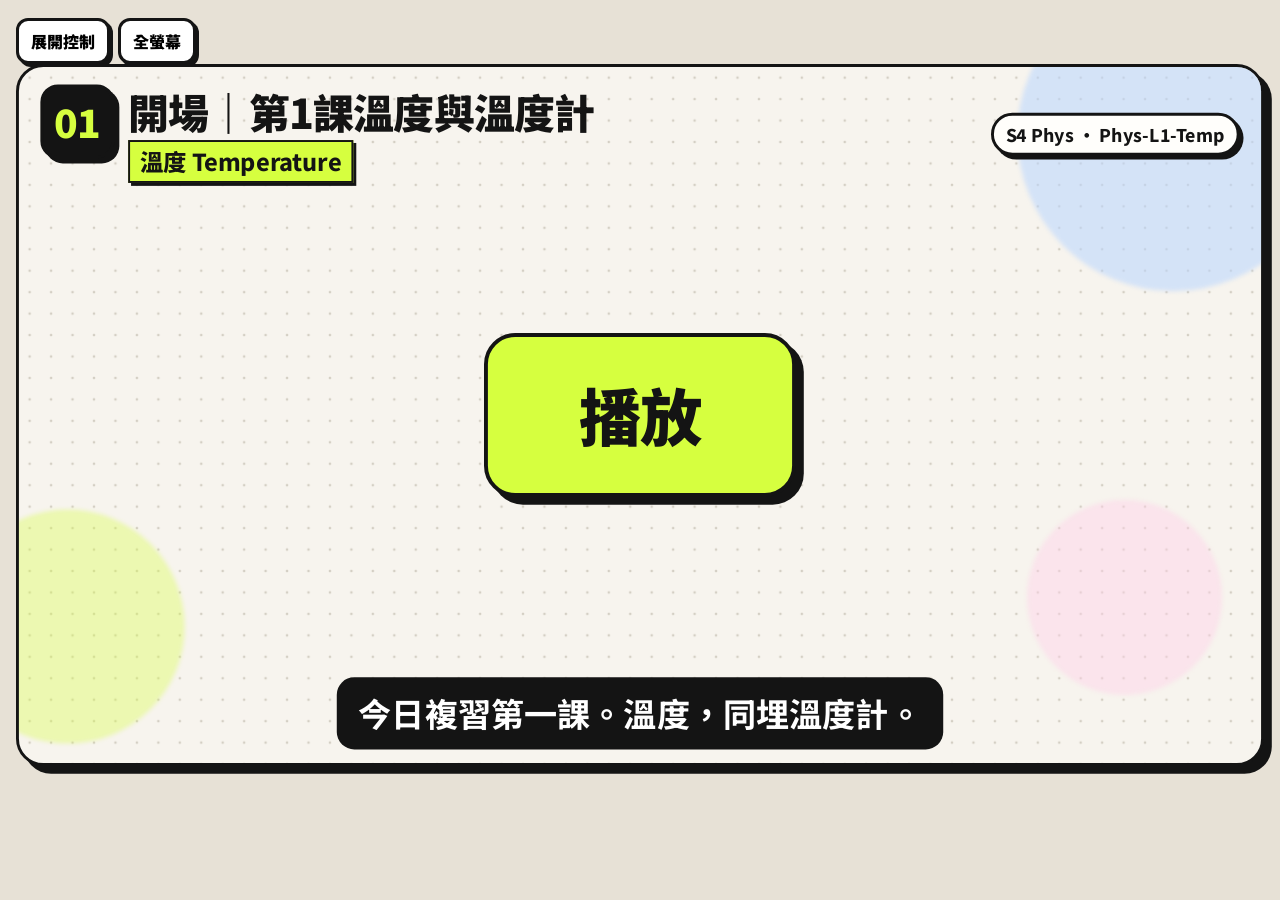
==== commit fc04429c: "Add stage play and replay overlays on L1–L3 Show a large play button before the first beat and a rep" ====
--- a/l1/index.html
+++ b/l1/index.html
@@ -112,6 +112,8 @@
             <div class="sub-wrap">
               <p class="sub-bar" id="subtitle" aria-live="polite"></p>
             </div>
+            <button type="button" class="transport-overlay" id="stagePlay" data-testid="stage-play">播放</button>
+            <button type="button" class="transport-overlay" id="stageReplay" data-testid="stage-replay" hidden>重播</button>
           </div>
         </div>
       </div>
--- a/l1/css/player.css
+++ b/l1/css/player.css
@@ -831,6 +831,219 @@
   overflow-wrap: break-word;
 }
 
+/* Lesson scenes only. Player chrome is unchanged. */
+.scene .term-grid {
+  display: grid;
+  grid-template-columns: repeat(3, 1fr);
+  gap: 12px;
+  height: 100%;
+  align-content: center;
+}
+.scene .term-grid .chip-box {
+  min-height: 92px;
+  font-size: 30px;
+  line-height: 1.2;
+  background: var(--card);
+  display: flex;
+  flex-direction: column;
+  justify-content: center;
+}
+.scene .term-grid small,
+.scene .chip-box small {
+  display: block;
+  margin-top: 4px;
+  font-size: 18px;
+  font-weight: 800;
+  line-height: 1.25;
+}
+.scene .banner {
+  text-align: center;
+  font-weight: 900;
+  font-size: 28px;
+  line-height: 1.3;
+  padding: 10px 14px;
+}
+.scene .cloud {
+  position: relative;
+  height: 100%;
+  min-height: 240px;
+  overflow: hidden;
+}
+.scene .pair {
+  display: flex;
+  align-items: center;
+  justify-content: center;
+  gap: 18px;
+  min-height: 160px;
+}
+.scene .blk {
+  min-width: 140px;
+  min-height: 108px;
+  padding: 8px 12px;
+  border-radius: 18px;
+  border: 3px solid var(--ink);
+  box-shadow: 5px 5px 0 var(--ink);
+  display: grid;
+  place-items: center;
+  font-weight: 900;
+  font-size: 32px;
+  line-height: 1.15;
+  text-align: center;
+}
+.scene .blk.hot { background: var(--red); color: #fff; }
+.scene .blk.cold { background: var(--blue); }
+.scene .blk.warm { background: #ffe14a; }
+.scene .blk.mint { background: var(--mint); }
+.scene .pkt {
+  width: 28px;
+  height: 28px;
+  border-radius: 50%;
+  background: #ffe14a;
+  border: 3px solid var(--ink);
+  box-shadow: 2px 2px 0 var(--ink);
+  flex: 0 0 auto;
+}
+.scene .thermo {
+  width: 64px;
+  height: 230px;
+  margin: 0 auto;
+  border: 4px solid var(--ink);
+  border-radius: 40px;
+  background: #fff;
+  position: relative;
+  overflow: hidden;
+  box-shadow: 4px 4px 0 var(--ink);
+}
+.scene .thermo i {
+  position: absolute;
+  left: 12px;
+  right: 12px;
+  bottom: 12px;
+  height: 18%;
+  background: var(--red);
+  border-radius: 18px;
+  border: 3px solid var(--ink);
+}
+.scene .scale-track {
+  position: relative;
+  height: 36px;
+  margin: 36px 48px 78px;
+  border: 3px solid var(--ink);
+  border-radius: 999px;
+  background: linear-gradient(90deg, var(--blue), #fff 48%, var(--red));
+  box-shadow: 4px 4px 0 var(--ink);
+}
+.scene .pin {
+  position: absolute;
+  top: -16px;
+  width: 16px;
+  height: 64px;
+  margin-left: -8px;
+  background: var(--ink);
+  border-radius: 6px;
+}
+.scene .pin b {
+  position: absolute;
+  top: 70px;
+  left: 50%;
+  transform: translateX(-50%);
+  white-space: nowrap;
+  font-size: 22px;
+  line-height: 1.2;
+  background: var(--card);
+  border: 3px solid var(--ink);
+  border-radius: 10px;
+  padding: 3px 8px;
+}
+.scene .rod-stage { position: relative; height: 230px; }
+.scene .rod {
+  position: absolute;
+  left: 130px;
+  right: 150px;
+  top: 96px;
+  height: 44px;
+  background: #d9d3c7;
+  border: 3px solid var(--ink);
+  border-radius: 12px;
+  box-shadow: 4px 4px 0 var(--ink);
+}
+.scene .rod-end {
+  position: absolute;
+  top: 58px;
+  width: 110px;
+  height: 110px;
+}
+.scene .rod-end.left { left: 8px; }
+.scene .rod-end.right { right: 8px; background: var(--pink); }
+.scene .spark { position: absolute; left: 140px; top: 104px; }
+.scene .good { background: var(--lime); }
+.scene .bad { background: #ffd6d6; }
+.scene svg.chart { width: 100%; height: 240px; display: block; }
+.scene .tick-row {
+  display: flex;
+  height: 22px;
+  margin: 6px 12px 0;
+  border-bottom: 3px solid var(--ink);
+}
+.scene .tick-row i {
+  flex: 1 1 0;
+  border-left: 2px solid rgba(20, 20, 20, 0.4);
+}
+.scene .dark-stage {
+  height: 100%;
+  background: #141414;
+  color: #fff;
+  position: relative;
+  overflow: hidden;
+  padding: 16px 18px;
+}
+/* Layout classes must not stretch the scene past the stage. */
+.scene.bitmap-layout,
+.scene.fmt-row,
+.scene.dark-stage,
+.scene.split,
+.scene.hw,
+.scene.formula-board,
+.scene.recap-row {
+  height: auto;
+  min-height: 0;
+}
+
+.transport-overlay {
+  position: absolute;
+  left: 50%;
+  top: 50%;
+  z-index: 7;
+  transform: translate(-50%, -50%);
+  min-width: 320px;
+  min-height: 168px;
+  padding: 22px 40px;
+  border: 4px solid var(--ink);
+  border-radius: 32px;
+  background: var(--lime);
+  box-shadow: 8px 8px 0 var(--ink);
+  color: var(--ink);
+  font-weight: 900;
+  font-size: 64px;
+  line-height: 1.05;
+  letter-spacing: -0.03em;
+  cursor: pointer;
+}
+
+.transport-overlay[hidden] {
+  display: none !important;
+}
+
+.transport-overlay:active {
+  transform: translate(-50%, -50%) translate(4px, 4px);
+  box-shadow: none;
+}
+
+.transport-overlay:focus-visible {
+  outline: 4px solid var(--ink);
+  outline-offset: 4px;
+}
+
 .dock {
   width: min(1280px, 100%);
   margin: 16px auto 0;
